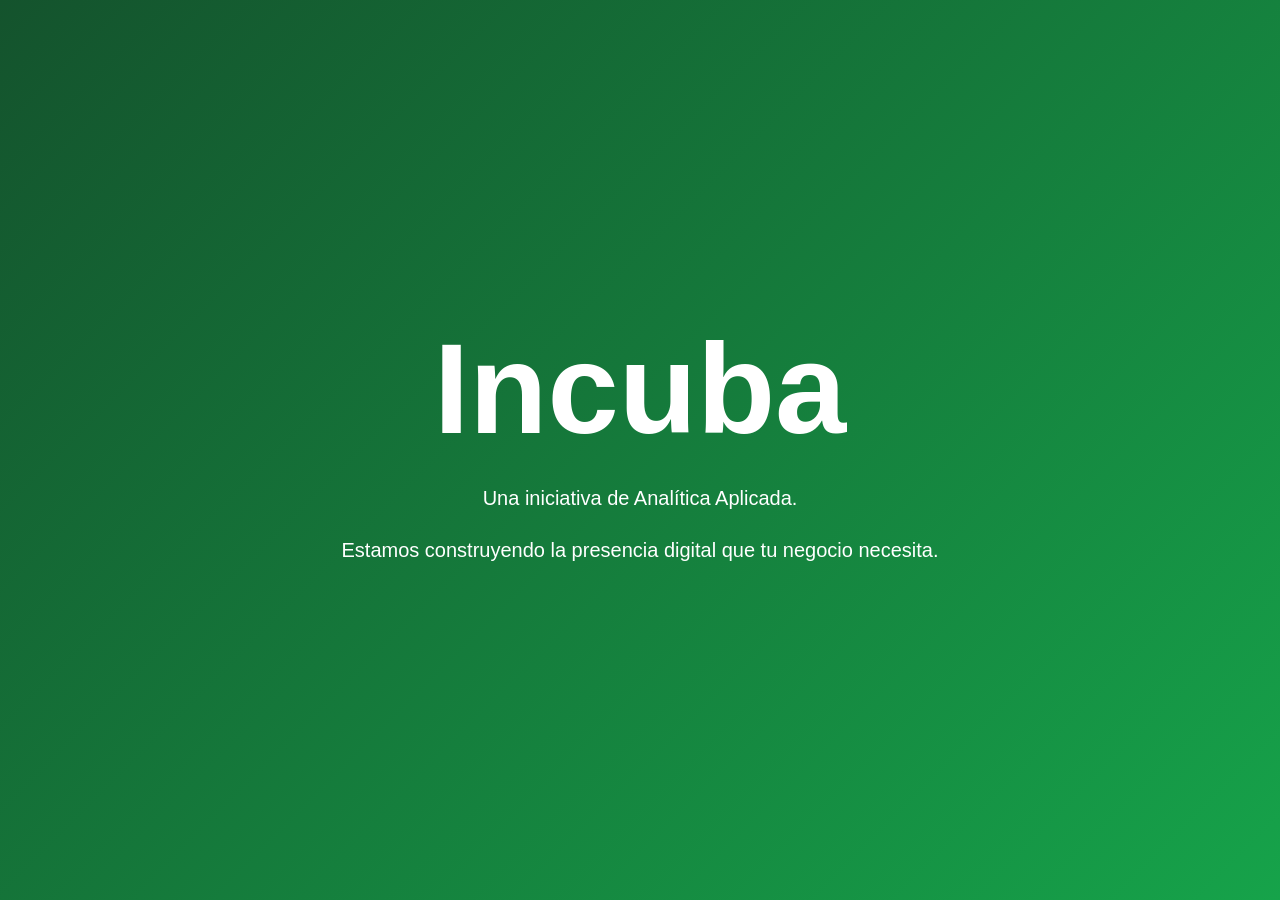
==== index.html @ 921c5fac "VErsion inicial de Incuba" ====
<!DOCTYPE html>
<html lang="es">
<head>
    <meta charset="UTF-8">
    <meta name="viewport" content="width=device-width, initial-scale=1.0">
    <title>Incuba | Analítica Aplicada</title>
    <link rel="stylesheet" href="css/styles.css">
</head>

<body>
    <main>
        <h1>Incuba</h1>
        <p>Una iniciativa de Analítica Aplicada.</p>
        <p>Estamos construyendo la presencia digital que tu negocio necesita.</p>
    </main>

    <script src="js/main.js"></script>
</body>
</html>
---- css/styles.css ----
* {
    box-sizing: border-box;
}

body {
    margin: 0;
    min-height: 100vh;
    display: grid;
    place-items: center;
    padding: 24px;
    font-family: Arial, Helvetica, sans-serif;
    color: #ffffff;
    background: linear-gradient(135deg, #14532d, #16a34a);
}

main {
    max-width: 760px;
    text-align: center;
}

h1 {
    margin: 0 0 16px;
    font-size: clamp(4rem, 15vw, 8rem);
}

p {
    font-size: 1.25rem;
    line-height: 1.6;
}
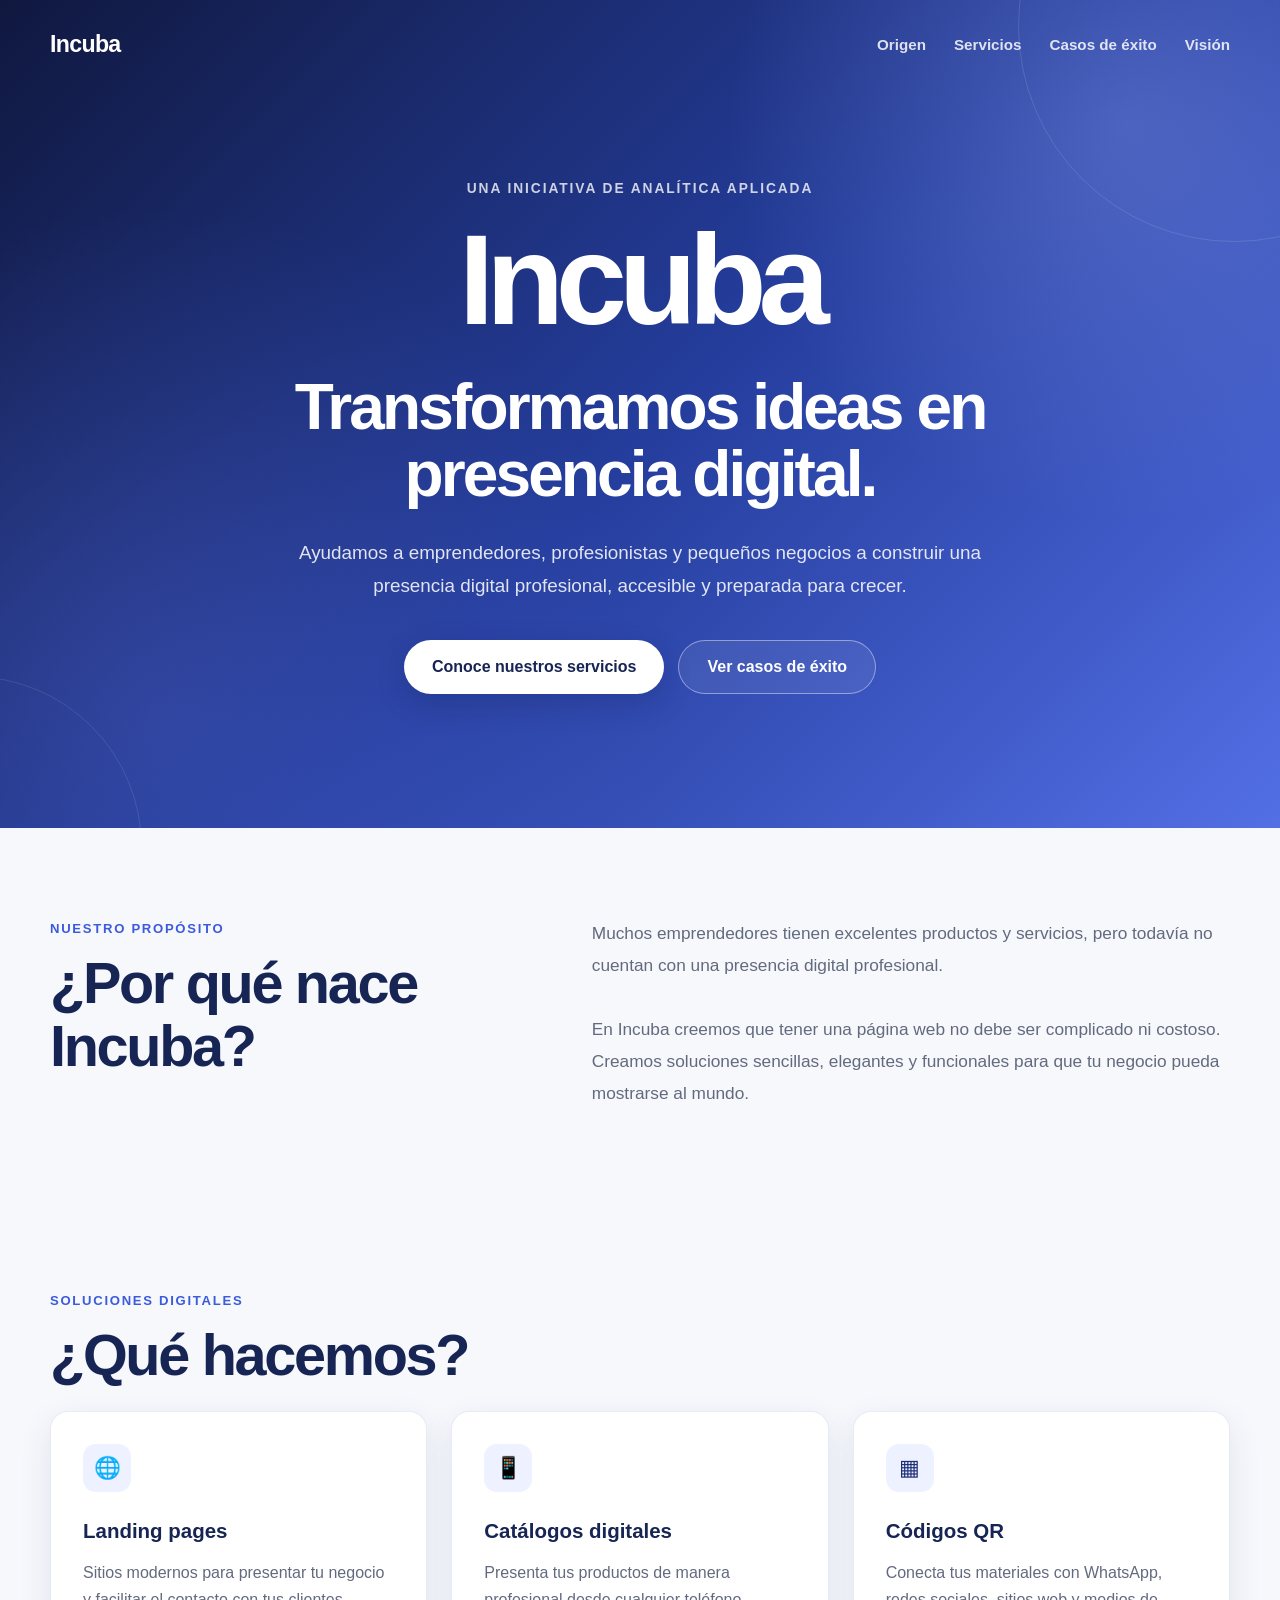
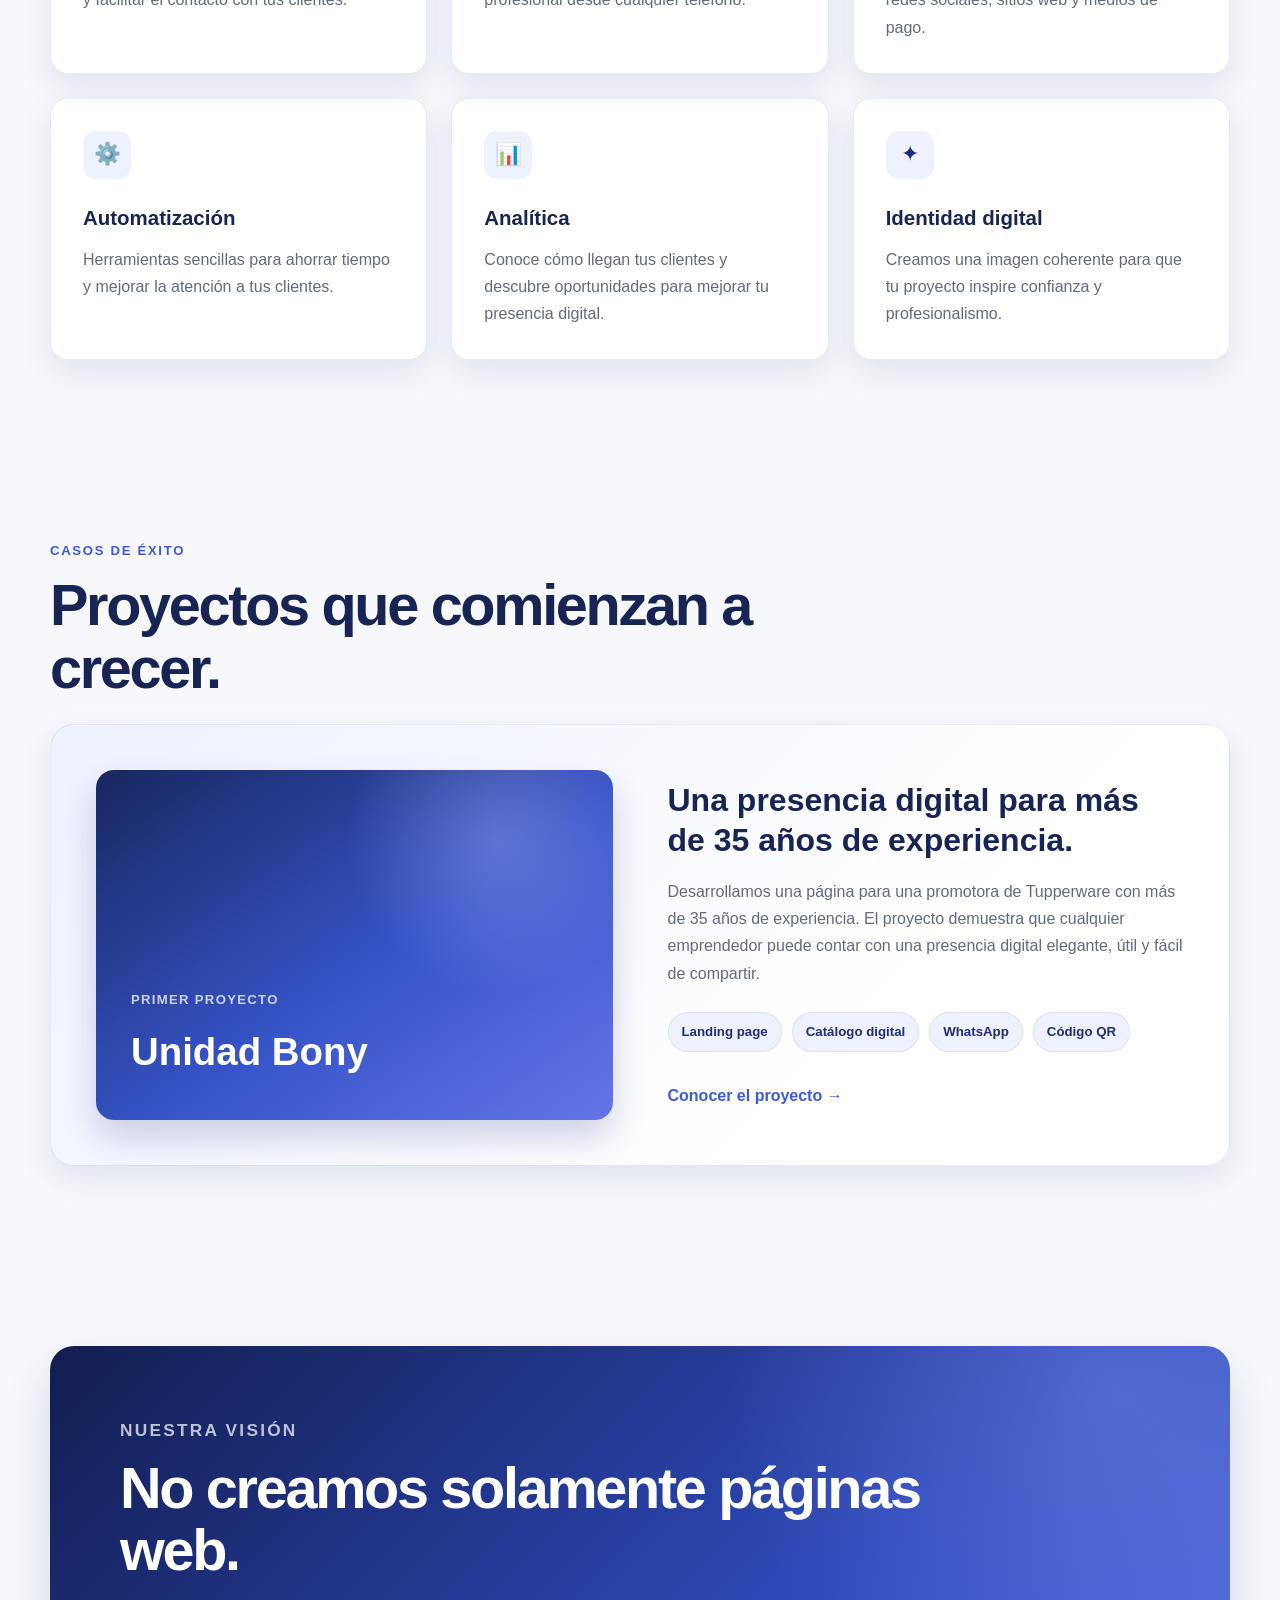
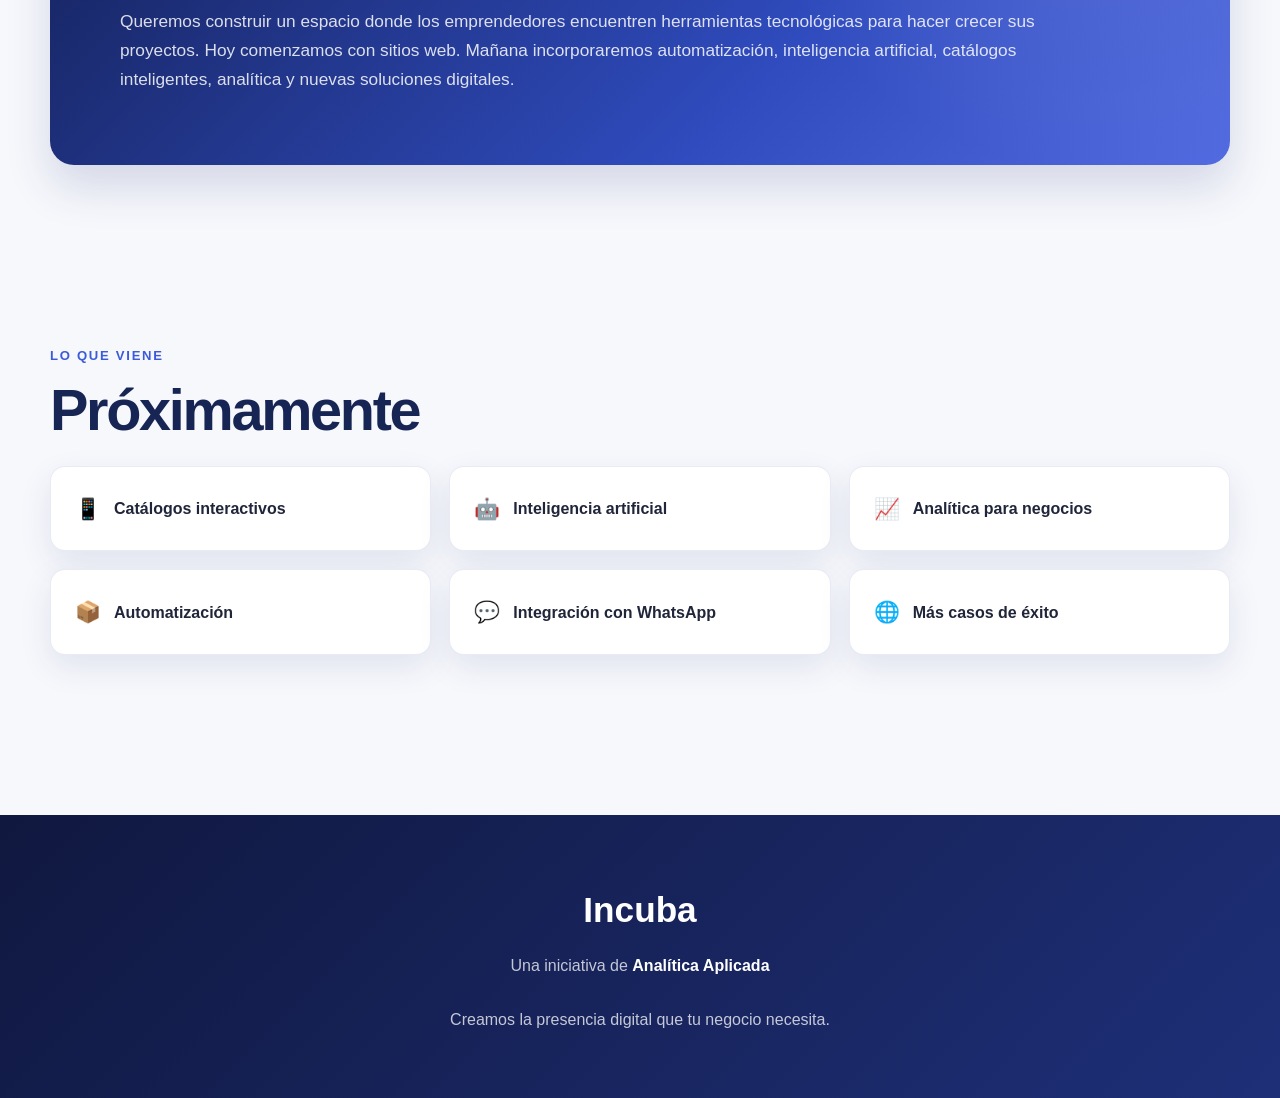
==== commit c43f6c38: "VErsión preliminar de index" ====
--- a/index.html
+++ b/index.html
@@ -1,20 +1,1218 @@
 <!DOCTYPE html>
 <html lang="es">
+
 <head>
     <meta charset="UTF-8">
-    <meta name="viewport" content="width=device-width, initial-scale=1.0">
+
+    <meta
+        name="viewport"
+        content="width=device-width, initial-scale=1.0"
+    >
+
     <title>Incuba | Analítica Aplicada</title>
-    <link rel="stylesheet" href="css/styles.css">
+
+    <meta
+        name="description"
+        content="Creamos la presencia digital que tu negocio necesita. Landing pages, catálogos digitales, códigos QR, automatización y soluciones tecnológicas para emprendedores."
+    >
+
+    <style>
+
+        /* =========================================================
+           VARIABLES INSTITUCIONALES
+        ========================================================= */
+
+        :root {
+            --color-oscuro: #172554;
+            --color-profundo: #1e2f78;
+            --color-principal: #3b5bdb;
+            --color-secundario: #6574e8;
+            --color-claro: #a5b4fc;
+            --color-suave: #eef1ff;
+
+            --blanco: #ffffff;
+            --fondo: #f7f8fc;
+            --texto: #20263a;
+            --texto-suave: #626a7f;
+
+            --borde: rgba(45, 62, 145, 0.1);
+            --sombra: 0 12px 32px rgba(31, 48, 120, 0.1);
+            --sombra-hover: 0 20px 45px rgba(31, 48, 120, 0.16);
+
+            --radio: 18px;
+            --ancho-maximo: 1180px;
+        }
+
+
+        /* =========================================================
+           CONFIGURACIÓN GENERAL
+        ========================================================= */
+
+        * {
+            margin: 0;
+            padding: 0;
+            box-sizing: border-box;
+        }
+
+        html {
+            scroll-behavior: smooth;
+        }
+
+        body {
+            background: var(--fondo);
+            color: var(--texto);
+
+            font-family:
+                Arial,
+                Helvetica,
+                sans-serif;
+
+            line-height: 1.7;
+        }
+
+        a {
+            color: inherit;
+        }
+
+        img {
+            max-width: 100%;
+            display: block;
+        }
+
+
+        /* =========================================================
+           ENCABEZADO Y NAVEGACIÓN
+        ========================================================= */
+
+        header {
+            min-height: 92vh;
+            position: relative;
+            overflow: hidden;
+            color: var(--blanco);
+
+            background:
+                radial-gradient(
+                    circle at 88% 15%,
+                    rgba(165, 180, 252, 0.27),
+                    transparent 30%
+                ),
+                radial-gradient(
+                    circle at 12% 86%,
+                    rgba(92, 110, 220, 0.28),
+                    transparent 38%
+                ),
+                linear-gradient(
+                    135deg,
+                    #10183f 0%,
+                    #253e9e 52%,
+                    #536fe5 100%
+                );
+        }
+
+        header::before {
+            content: "";
+            position: absolute;
+
+            width: 430px;
+            height: 430px;
+
+            right: -170px;
+            top: -190px;
+
+            border: 1px solid rgba(255, 255, 255, 0.12);
+            border-radius: 50%;
+            pointer-events: none;
+        }
+
+        header::after {
+            content: "";
+            position: absolute;
+
+            width: 340px;
+            height: 340px;
+
+            left: -200px;
+            bottom: -190px;
+
+            border: 1px solid rgba(255, 255, 255, 0.1);
+            border-radius: 50%;
+            pointer-events: none;
+        }
+
+        .navbar {
+            width: min(
+                var(--ancho-maximo),
+                calc(100% - 48px)
+            );
+
+            margin: 0 auto;
+            padding: 25px 0;
+
+            display: flex;
+            align-items: center;
+            justify-content: space-between;
+
+            position: relative;
+            z-index: 3;
+        }
+
+        .marca {
+            color: var(--blanco);
+            font-size: 1.45rem;
+            font-weight: 800;
+            text-decoration: none;
+            letter-spacing: -0.03em;
+        }
+
+        .nav-links {
+            display: flex;
+            align-items: center;
+            gap: 28px;
+        }
+
+        .nav-links a {
+            color: rgba(255, 255, 255, 0.84);
+            font-size: 0.95rem;
+            font-weight: 600;
+            text-decoration: none;
+
+            transition:
+                color 0.2s ease,
+                transform 0.2s ease;
+        }
+
+        .nav-links a:hover {
+            color: var(--blanco);
+            transform: translateY(-1px);
+        }
+
+
+        /* =========================================================
+           HERO
+        ========================================================= */
+
+        .hero {
+            width: min(
+                1050px,
+                calc(100% - 48px)
+            );
+
+            margin: 0 auto;
+            padding: 88px 0 125px;
+
+            text-align: center;
+
+            position: relative;
+            z-index: 2;
+        }
+
+        .etiqueta {
+            margin-bottom: 20px;
+
+            color: rgba(255, 255, 255, 0.78);
+            font-size: 0.86rem;
+            font-weight: 800;
+            letter-spacing: 0.14em;
+            text-transform: uppercase;
+        }
+
+        header h1 {
+            color: var(--blanco);
+
+            font-size: clamp(
+                4.5rem,
+                11vw,
+                8rem
+            );
+
+            line-height: 0.92;
+            letter-spacing: -0.065em;
+        }
+
+        .hero h2 {
+            max-width: 900px;
+            margin: 35px auto 0;
+
+            color: var(--blanco);
+
+            font-size: clamp(
+                2rem,
+                5vw,
+                4.2rem
+            );
+
+            line-height: 1.05;
+            letter-spacing: -0.045em;
+        }
+
+        .hero-descripcion {
+            max-width: 760px;
+            margin: 28px auto 0;
+
+            color: rgba(255, 255, 255, 0.86);
+            font-size: 1.18rem;
+            line-height: 1.75;
+        }
+
+        .hero-botones {
+            margin-top: 38px;
+
+            display: flex;
+            justify-content: center;
+            flex-wrap: wrap;
+            gap: 14px;
+        }
+
+        .boton {
+            min-height: 54px;
+            padding: 0 28px;
+
+            display: inline-flex;
+            align-items: center;
+            justify-content: center;
+
+            border-radius: 999px;
+
+            font-weight: 750;
+            text-decoration: none;
+
+            transition:
+                transform 0.2s ease,
+                background-color 0.2s ease,
+                box-shadow 0.2s ease;
+        }
+
+        .boton:hover {
+            transform: translateY(-2px);
+        }
+
+        .boton-principal {
+            background: var(--blanco);
+            color: var(--color-oscuro);
+
+            box-shadow:
+                0 10px 30px
+                rgba(13, 22, 67, 0.2);
+        }
+
+        .boton-principal:hover {
+            box-shadow:
+                0 14px 34px
+                rgba(13, 22, 67, 0.28);
+        }
+
+        .boton-secundario {
+            color: var(--blanco);
+
+            background:
+                rgba(255, 255, 255, 0.08);
+
+            border:
+                1px solid
+                rgba(255, 255, 255, 0.42);
+        }
+
+        .boton-secundario:hover {
+            background:
+                rgba(255, 255, 255, 0.16);
+        }
+
+
+        /* =========================================================
+           SECCIONES GENERALES
+        ========================================================= */
+
+        main {
+            overflow: hidden;
+        }
+
+        section {
+            width: min(
+                var(--ancho-maximo),
+                calc(100% - 48px)
+            );
+
+            margin: 0 auto;
+            padding: 90px 0;
+        }
+
+        .etiqueta-seccion {
+            margin-bottom: 12px;
+
+            color: var(--color-principal);
+            font-size: 0.82rem;
+            font-weight: 800;
+            letter-spacing: 0.13em;
+            text-transform: uppercase;
+        }
+
+        section h2 {
+            max-width: 850px;
+            margin-bottom: 25px;
+
+            color: var(--color-oscuro);
+
+            font-size: clamp(
+                2.2rem,
+                4.5vw,
+                3.6rem
+            );
+
+            line-height: 1.08;
+            letter-spacing: -0.04em;
+        }
+
+        .texto-seccion {
+            max-width: 900px;
+
+            color: var(--texto-suave);
+            font-size: 1.08rem;
+            line-height: 1.85;
+        }
+
+
+        /* =========================================================
+           PROPÓSITO
+        ========================================================= */
+
+        .introduccion {
+            display: grid;
+            grid-template-columns: 0.85fr 1.15fr;
+            gap: 70px;
+            align-items: start;
+        }
+
+
+        /* =========================================================
+           SERVICIOS
+        ========================================================= */
+
+        .grid {
+            display: grid;
+            grid-template-columns:
+                repeat(3, 1fr);
+
+            gap: 24px;
+        }
+
+        .card {
+            min-height: 220px;
+            padding: 32px;
+
+            background: var(--blanco);
+
+            border:
+                1px solid
+                var(--borde);
+
+            border-radius: var(--radio);
+            box-shadow: var(--sombra);
+
+            transition:
+                transform 0.2s ease,
+                box-shadow 0.2s ease,
+                border-color 0.2s ease;
+        }
+
+        .card:hover {
+            transform: translateY(-5px);
+            box-shadow: var(--sombra-hover);
+
+            border-color:
+                rgba(59, 91, 219, 0.18);
+        }
+
+        .card-icono {
+            width: 48px;
+            height: 48px;
+            margin-bottom: 22px;
+
+            display: flex;
+            align-items: center;
+            justify-content: center;
+
+            color: var(--color-profundo);
+            background: var(--color-suave);
+
+            border-radius: 13px;
+            font-size: 1.35rem;
+        }
+
+        .card h3 {
+            margin-bottom: 10px;
+
+            color: var(--color-oscuro);
+            font-size: 1.28rem;
+        }
+
+        .card p {
+            color: var(--texto-suave);
+        }
+
+
+        /* =========================================================
+           CASO DE ÉXITO
+        ========================================================= */
+
+        .caso {
+            padding: 45px;
+
+            display: grid;
+            grid-template-columns: 1fr 1fr;
+            gap: 55px;
+            align-items: center;
+
+            background:
+                linear-gradient(
+                    135deg,
+                    #eef1ff 0%,
+                    #ffffff 70%
+                );
+
+            border:
+                1px solid
+                rgba(59, 91, 219, 0.12);
+
+            border-radius: 24px;
+            box-shadow: var(--sombra);
+        }
+
+        .caso-visual {
+            min-height: 350px;
+            padding: 35px;
+
+            display: flex;
+            flex-direction: column;
+            justify-content: flex-end;
+
+            color: var(--blanco);
+
+            background:
+                radial-gradient(
+                    circle at 78% 20%,
+                    rgba(190, 199, 255, 0.3),
+                    transparent 31%
+                ),
+                linear-gradient(
+                    145deg,
+                    #18275f 0%,
+                    #3654c8 55%,
+                    #6574e8 100%
+                );
+
+            border-radius: 18px;
+
+            box-shadow:
+                0 18px 35px
+                rgba(30, 47, 120, 0.2);
+        }
+
+        .caso-visual span {
+            color: rgba(255, 255, 255, 0.75);
+
+            font-size: 0.82rem;
+            font-weight: 700;
+            letter-spacing: 0.1em;
+            text-transform: uppercase;
+        }
+
+        .caso-visual h3 {
+            margin-top: 8px;
+            color: var(--blanco);
+            font-size: 2.4rem;
+        }
+
+        .caso-contenido h3 {
+            margin-bottom: 18px;
+
+            color: var(--color-oscuro);
+            font-size: 2rem;
+            line-height: 1.25;
+        }
+
+        .caso-contenido p {
+            margin-bottom: 25px;
+            color: var(--texto-suave);
+        }
+
+        .lista-servicios {
+            margin-bottom: 30px;
+
+            display: flex;
+            flex-wrap: wrap;
+            gap: 10px;
+        }
+
+        .lista-servicios span {
+            padding: 8px 13px;
+
+            color: var(--color-profundo);
+            background: var(--color-suave);
+
+            border:
+                1px solid
+                rgba(59, 91, 219, 0.1);
+
+            border-radius: 999px;
+
+            font-size: 0.83rem;
+            font-weight: 700;
+        }
+
+        .enlace-caso {
+            color: var(--color-principal);
+            font-weight: 800;
+            text-decoration: none;
+        }
+
+        .enlace-caso:hover {
+            text-decoration: underline;
+        }
+
+
+        /* =========================================================
+           VISIÓN
+        ========================================================= */
+
+        .vision {
+            padding: 70px;
+
+            color: var(--blanco);
+
+            background:
+                radial-gradient(
+                    circle at 90% 10%,
+                    rgba(177, 188, 255, 0.24),
+                    transparent 34%
+                ),
+                linear-gradient(
+                    135deg,
+                    #121d4f 0%,
+                    #2f4bbd 65%,
+                    #526be0 100%
+                );
+
+            border-radius: 24px;
+
+            box-shadow:
+                0 22px 45px
+                rgba(30, 47, 120, 0.16);
+        }
+
+        .vision .etiqueta-seccion {
+            color: rgba(255, 255, 255, 0.72);
+        }
+
+        .vision h2 {
+            color: var(--blanco);
+        }
+
+        .vision p {
+            max-width: 950px;
+
+            color: rgba(255, 255, 255, 0.84);
+            font-size: 1.08rem;
+        }
+
+
+        /* =========================================================
+           PRÓXIMAMENTE
+        ========================================================= */
+
+        .grid-proximamente {
+            display: grid;
+            grid-template-columns:
+                repeat(3, 1fr);
+
+            gap: 18px;
+        }
+
+        .proximo {
+            padding: 24px;
+
+            display: flex;
+            align-items: center;
+            gap: 13px;
+
+            background: var(--blanco);
+
+            border:
+                1px solid
+                var(--borde);
+
+            border-radius: 15px;
+            box-shadow: var(--sombra);
+
+            color: var(--texto);
+            font-weight: 700;
+
+            transition:
+                transform 0.2s ease,
+                box-shadow 0.2s ease;
+        }
+
+        .proximo:hover {
+            transform: translateY(-3px);
+            box-shadow: var(--sombra-hover);
+        }
+
+        .proximo span {
+            font-size: 1.3rem;
+        }
+
+
+        /* =========================================================
+           FOOTER
+        ========================================================= */
+
+        footer {
+            margin-top: 70px;
+            padding: 65px 24px;
+
+            color: var(--blanco);
+
+            background:
+                linear-gradient(
+                    135deg,
+                    #10183f,
+                    #1e2f78
+                );
+
+            text-align: center;
+        }
+
+        footer h2 {
+            margin-bottom: 12px;
+
+            color: var(--blanco);
+            font-size: 2.2rem;
+        }
+
+        footer p {
+            color: rgba(255, 255, 255, 0.75);
+        }
+
+        footer strong {
+            color: var(--blanco);
+        }
+
+
+        /* =========================================================
+           ACCESIBILIDAD
+        ========================================================= */
+
+        a:focus-visible {
+            outline: 3px solid var(--color-claro);
+            outline-offset: 4px;
+        }
+
+
+        /* =========================================================
+           DISEÑO RESPONSIVE
+        ========================================================= */
+
+        @media (max-width: 900px) {
+
+            .introduccion,
+            .caso {
+                grid-template-columns: 1fr;
+            }
+
+            .grid,
+            .grid-proximamente {
+                grid-template-columns:
+                    repeat(2, 1fr);
+            }
+
+            .caso-visual {
+                min-height: 280px;
+            }
+        }
+
+        @media (max-width: 700px) {
+
+            .navbar {
+                width: min(
+                    calc(100% - 32px),
+                    var(--ancho-maximo)
+                );
+            }
+
+            .nav-links {
+                display: none;
+            }
+
+            header {
+                min-height: auto;
+            }
+
+            .hero {
+                width: min(
+                    calc(100% - 32px),
+                    1050px
+                );
+
+                padding: 70px 0 90px;
+            }
+
+            header h1 {
+                font-size: 4.5rem;
+            }
+
+            .hero h2 {
+                font-size: 2.35rem;
+            }
+
+            .hero-descripcion {
+                font-size: 1.05rem;
+            }
+
+            .hero-botones {
+                flex-direction: column;
+            }
+
+            .boton {
+                width: 100%;
+            }
+
+            section {
+                width: min(
+                    calc(100% - 32px),
+                    var(--ancho-maximo)
+                );
+
+                padding: 65px 0;
+            }
+
+            .grid,
+            .grid-proximamente {
+                grid-template-columns: 1fr;
+            }
+
+            .card {
+                min-height: auto;
+            }
+
+            .caso {
+                padding: 25px;
+                gap: 30px;
+            }
+
+            .caso-contenido h3 {
+                font-size: 1.65rem;
+            }
+
+            .vision {
+                padding: 38px 25px;
+            }
+
+            footer {
+                margin-top: 35px;
+            }
+        }
+
+    </style>
 </head>
 
 <body>
+
+    <header id="inicio">
+
+        <nav class="navbar">
+
+            <a
+                href="#inicio"
+                class="marca"
+                aria-label="Volver al inicio"
+            >
+                Incuba
+            </a>
+
+            <div class="nav-links">
+                <a href="#origen">Origen</a>
+                <a href="#servicios">Servicios</a>
+                <a href="#casos">Casos de éxito</a>
+                <a href="#vision">Visión</a>
+            </div>
+
+        </nav>
+
+        <div class="hero">
+
+            <p class="etiqueta">
+                Una iniciativa de Analítica Aplicada
+            </p>
+
+            <h1>
+                Incuba
+            </h1>
+
+            <h2>
+                Transformamos ideas en presencia digital.
+            </h2>
+
+            <p class="hero-descripcion">
+                Ayudamos a emprendedores, profesionistas y pequeños
+                negocios a construir una presencia digital profesional,
+                accesible y preparada para crecer.
+            </p>
+
+            <div class="hero-botones">
+
+                <a
+                    href="#servicios"
+                    class="boton boton-principal"
+                >
+                    Conoce nuestros servicios
+                </a>
+
+                <a
+                    href="#casos"
+                    class="boton boton-secundario"
+                >
+                    Ver casos de éxito
+                </a>
+
+            </div>
+
+        </div>
+
+    </header>
+
+
     <main>
-        <h1>Incuba</h1>
-        <p>Una iniciativa de Analítica Aplicada.</p>
-        <p>Estamos construyendo la presencia digital que tu negocio necesita.</p>
+
+        <section id="origen">
+
+            <div class="introduccion">
+
+                <div>
+
+                    <p class="etiqueta-seccion">
+                        Nuestro propósito
+                    </p>
+
+                    <h2>
+                        ¿Por qué nace Incuba?
+                    </h2>
+
+                </div>
+
+                <div class="texto-seccion">
+
+                    <p>
+                        Muchos emprendedores tienen excelentes productos
+                        y servicios, pero todavía no cuentan con una
+                        presencia digital profesional.
+                    </p>
+
+                    <br>
+
+                    <p>
+                        En Incuba creemos que tener una página web no debe
+                        ser complicado ni costoso. Creamos soluciones
+                        sencillas, elegantes y funcionales para que tu
+                        negocio pueda mostrarse al mundo.
+                    </p>
+
+                </div>
+
+            </div>
+
+        </section>
+
+
+        <section id="servicios">
+
+            <p class="etiqueta-seccion">
+                Soluciones digitales
+            </p>
+
+            <h2>
+                ¿Qué hacemos?
+            </h2>
+
+            <div class="grid">
+
+                <article class="card">
+
+                    <div class="card-icono">
+                        🌐
+                    </div>
+
+                    <h3>
+                        Landing pages
+                    </h3>
+
+                    <p>
+                        Sitios modernos para presentar tu negocio y
+                        facilitar el contacto con tus clientes.
+                    </p>
+
+                </article>
+
+
+                <article class="card">
+
+                    <div class="card-icono">
+                        📱
+                    </div>
+
+                    <h3>
+                        Catálogos digitales
+                    </h3>
+
+                    <p>
+                        Presenta tus productos de manera profesional
+                        desde cualquier teléfono.
+                    </p>
+
+                </article>
+
+
+                <article class="card">
+
+                    <div class="card-icono">
+                        ▦
+                    </div>
+
+                    <h3>
+                        Códigos QR
+                    </h3>
+
+                    <p>
+                        Conecta tus materiales con WhatsApp, redes
+                        sociales, sitios web y medios de pago.
+                    </p>
+
+                </article>
+
+
+                <article class="card">
+
+                    <div class="card-icono">
+                        ⚙️
+                    </div>
+
+                    <h3>
+                        Automatización
+                    </h3>
+
+                    <p>
+                        Herramientas sencillas para ahorrar tiempo y
+                        mejorar la atención a tus clientes.
+                    </p>
+
+                </article>
+
+
+                <article class="card">
+
+                    <div class="card-icono">
+                        📊
+                    </div>
+
+                    <h3>
+                        Analítica
+                    </h3>
+
+                    <p>
+                        Conoce cómo llegan tus clientes y descubre
+                        oportunidades para mejorar tu presencia digital.
+                    </p>
+
+                </article>
+
+
+                <article class="card">
+
+                    <div class="card-icono">
+                        ✦
+                    </div>
+
+                    <h3>
+                        Identidad digital
+                    </h3>
+
+                    <p>
+                        Creamos una imagen coherente para que tu proyecto
+                        inspire confianza y profesionalismo.
+                    </p>
+
+                </article>
+
+            </div>
+
+        </section>
+
+
+        <section id="casos">
+
+            <p class="etiqueta-seccion">
+                Casos de éxito
+            </p>
+
+            <h2>
+                Proyectos que comienzan a crecer.
+            </h2>
+
+            <div class="caso">
+
+                <div class="caso-visual">
+
+                    <span>
+                        Primer proyecto
+                    </span>
+
+                    <h3>
+                        Unidad Bony
+                    </h3>
+
+                </div>
+
+                <div class="caso-contenido">
+
+                    <h3>
+                        Una presencia digital para más de 35 años
+                        de experiencia.
+                    </h3>
+
+                    <p>
+                        Desarrollamos una página para una promotora de
+                        Tupperware con más de 35 años de experiencia.
+                        El proyecto demuestra que cualquier emprendedor
+                        puede contar con una presencia digital elegante,
+                        útil y fácil de compartir.
+                    </p>
+
+                    <div class="lista-servicios">
+
+                        <span>
+                            Landing page
+                        </span>
+
+                        <span>
+                            Catálogo digital
+                        </span>
+
+                        <span>
+                            WhatsApp
+                        </span>
+
+                        <span>
+                            Código QR
+                        </span>
+
+                    </div>
+
+                    <a
+                        href="#"
+                        class="enlace-caso"
+                    >
+                        Conocer el proyecto →
+                    </a>
+
+                </div>
+
+            </div>
+
+        </section>
+
+
+        <section id="vision">
+
+            <div class="vision">
+
+                <p class="etiqueta-seccion">
+                    Nuestra visión
+                </p>
+
+                <h2>
+                    No creamos solamente páginas web.
+                </h2>
+
+                <p>
+                    Queremos construir un espacio donde los emprendedores
+                    encuentren herramientas tecnológicas para hacer crecer
+                    sus proyectos. Hoy comenzamos con sitios web. Mañana
+                    incorporaremos automatización, inteligencia artificial,
+                    catálogos inteligentes, analítica y nuevas soluciones
+                    digitales.
+                </p>
+
+            </div>
+
+        </section>
+
+
+        <section id="proximamente">
+
+            <p class="etiqueta-seccion">
+                Lo que viene
+            </p>
+
+            <h2>
+                Próximamente
+            </h2>
+
+            <div class="grid-proximamente">
+
+                <div class="proximo">
+                    <span>📱</span>
+                    Catálogos interactivos
+                </div>
+
+                <div class="proximo">
+                    <span>🤖</span>
+                    Inteligencia artificial
+                </div>
+
+                <div class="proximo">
+                    <span>📈</span>
+                    Analítica para negocios
+                </div>
+
+                <div class="proximo">
+                    <span>📦</span>
+                    Automatización
+                </div>
+
+                <div class="proximo">
+                    <span>💬</span>
+                    Integración con WhatsApp
+                </div>
+
+                <div class="proximo">
+                    <span>🌐</span>
+                    Más casos de éxito
+                </div>
+
+            </div>
+
+        </section>
+
     </main>
 
-    <script src="js/main.js"></script>
+
+    <footer>
+
+        <h2>
+            Incuba
+        </h2>
+
+        <p>
+            Una iniciativa de
+            <strong>Analítica Aplicada</strong>
+        </p>
+
+        <br>
+
+        <p>
+            Creamos la presencia digital que tu negocio necesita.
+        </p>
+
+    </footer>
+
 </body>
-</html>
-
+
+</html>
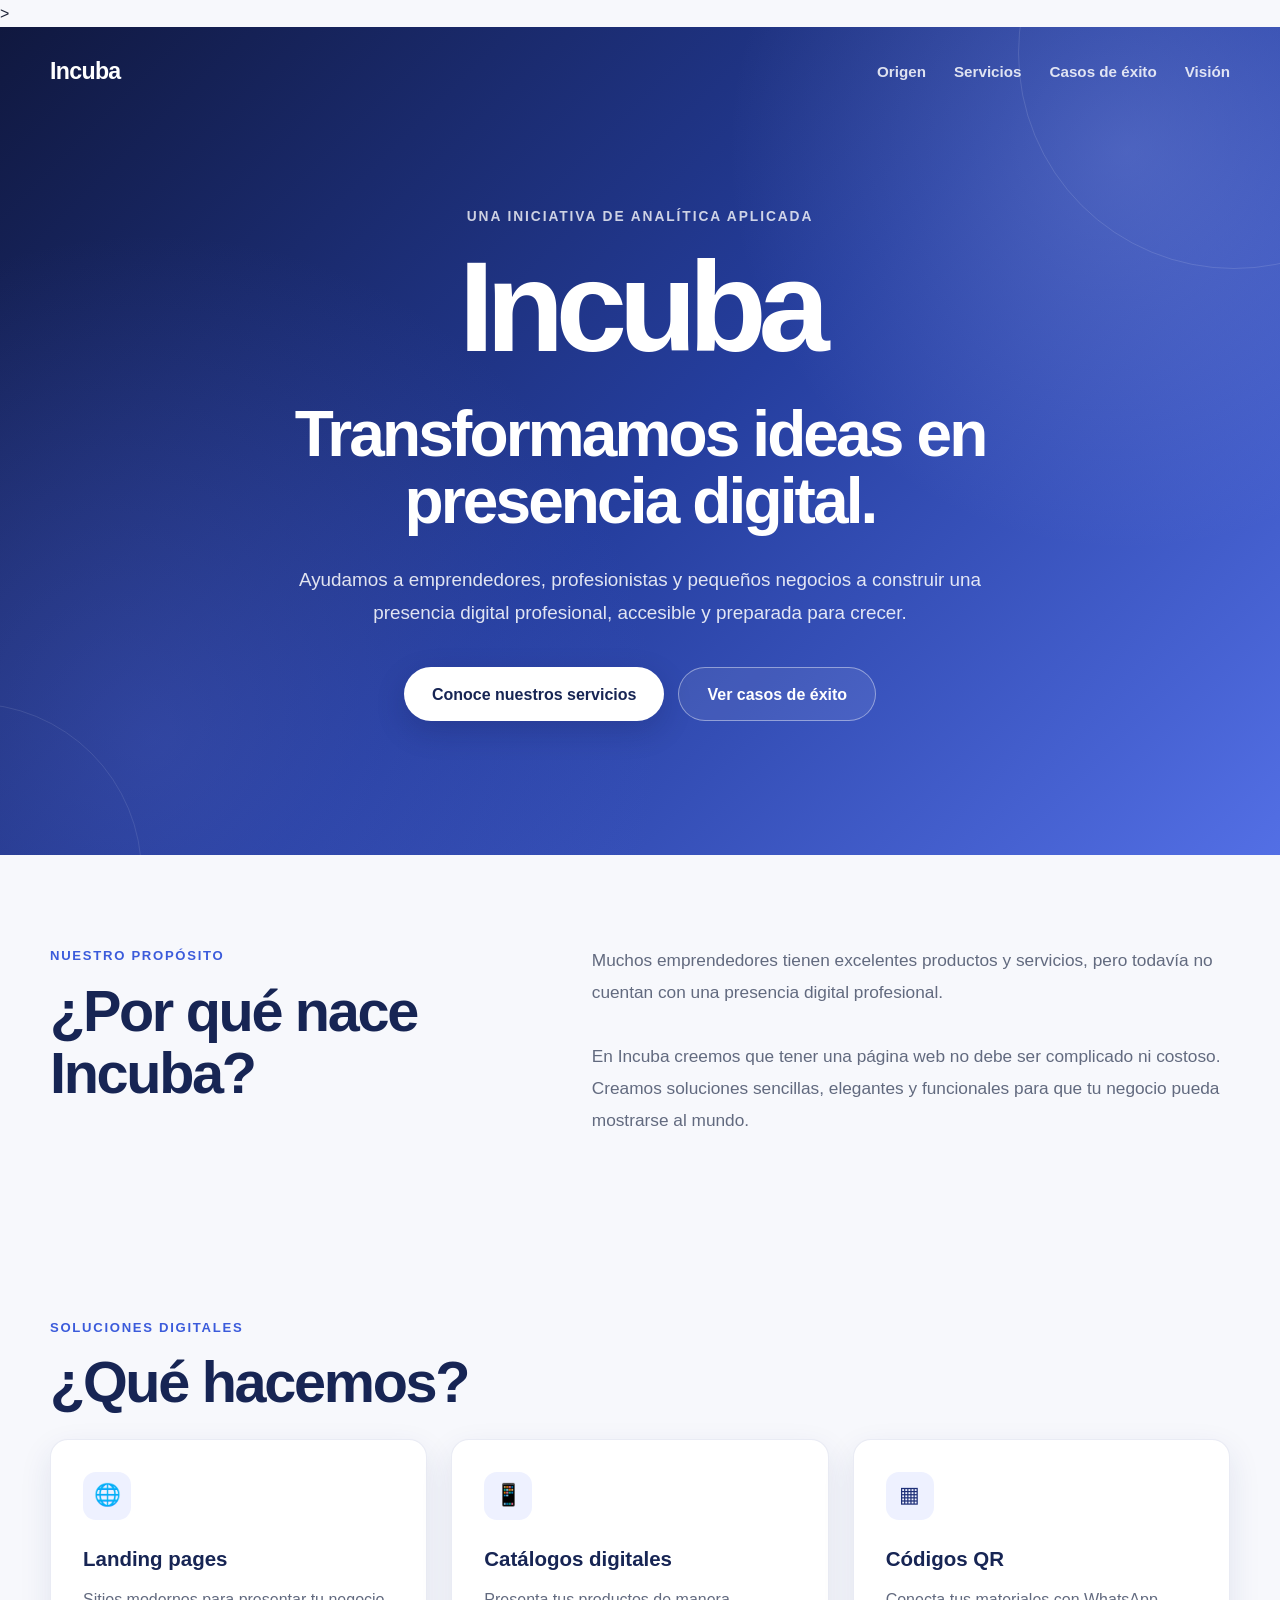
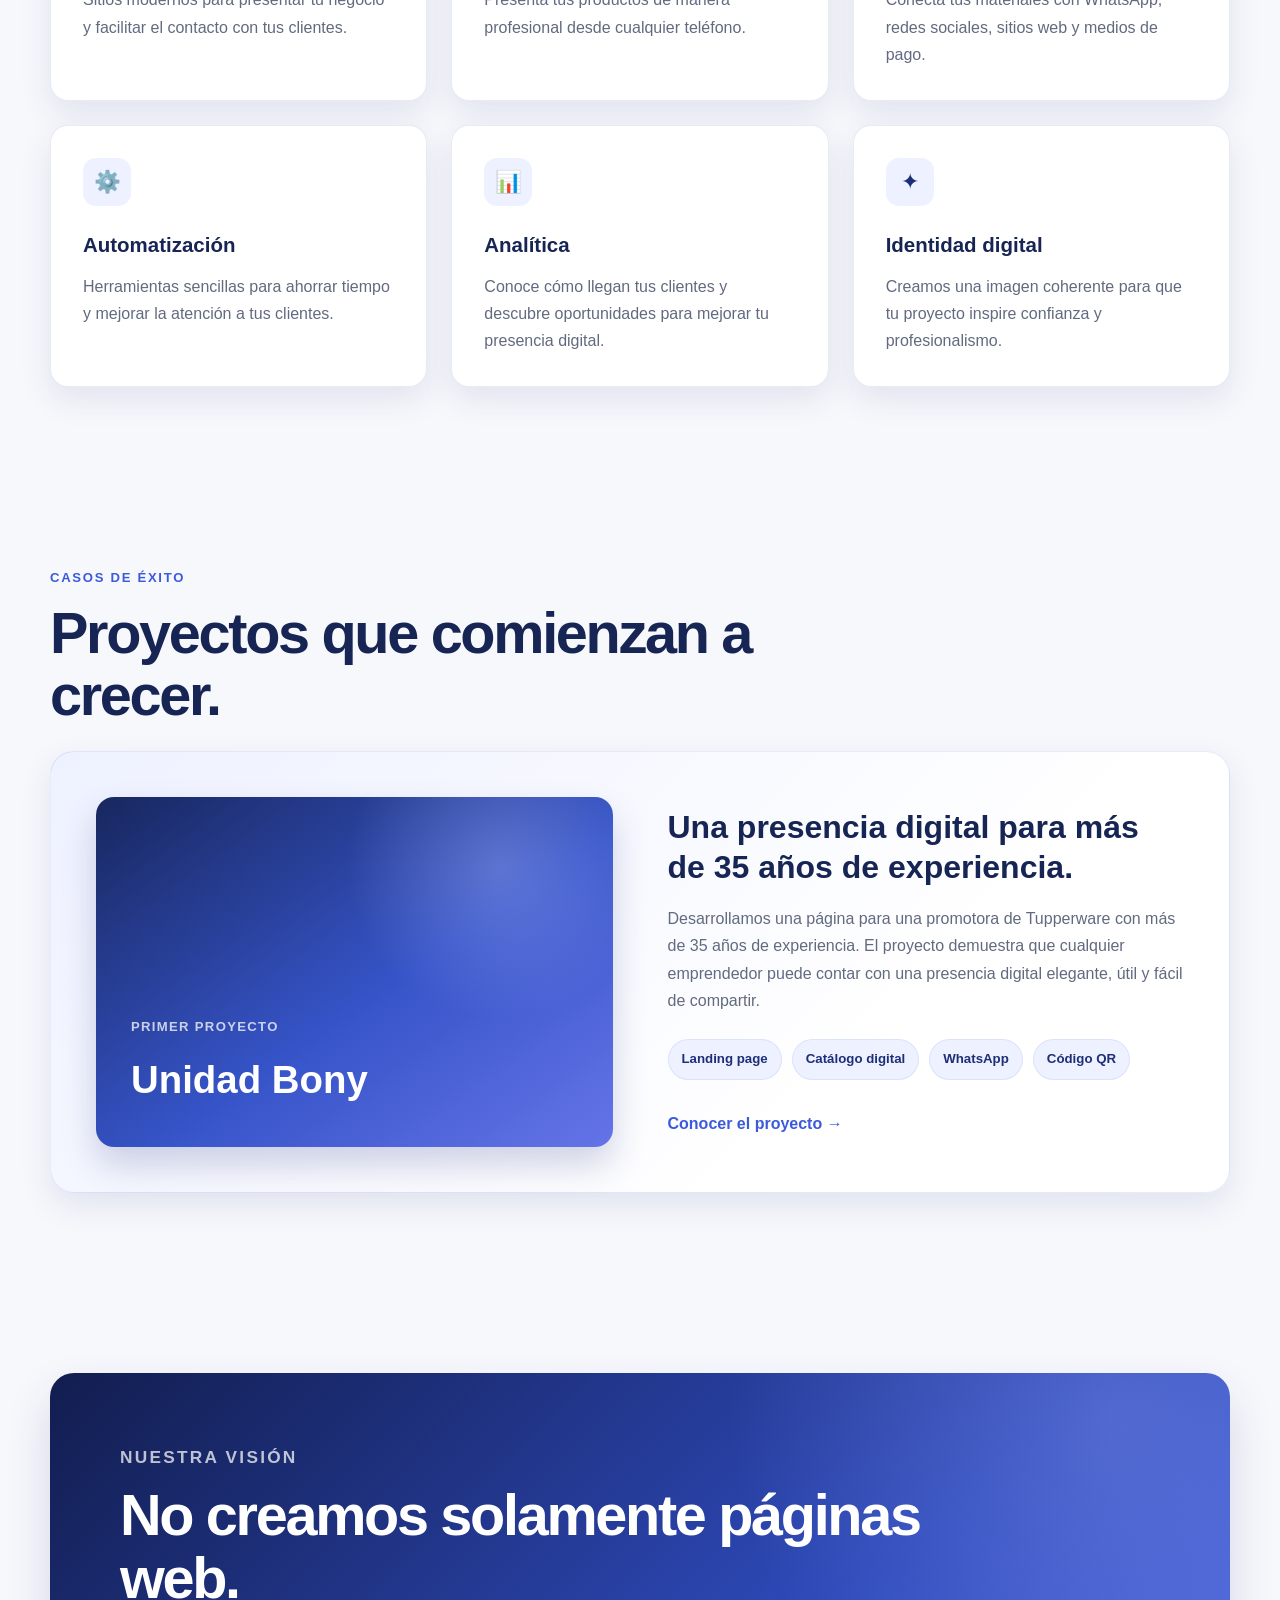
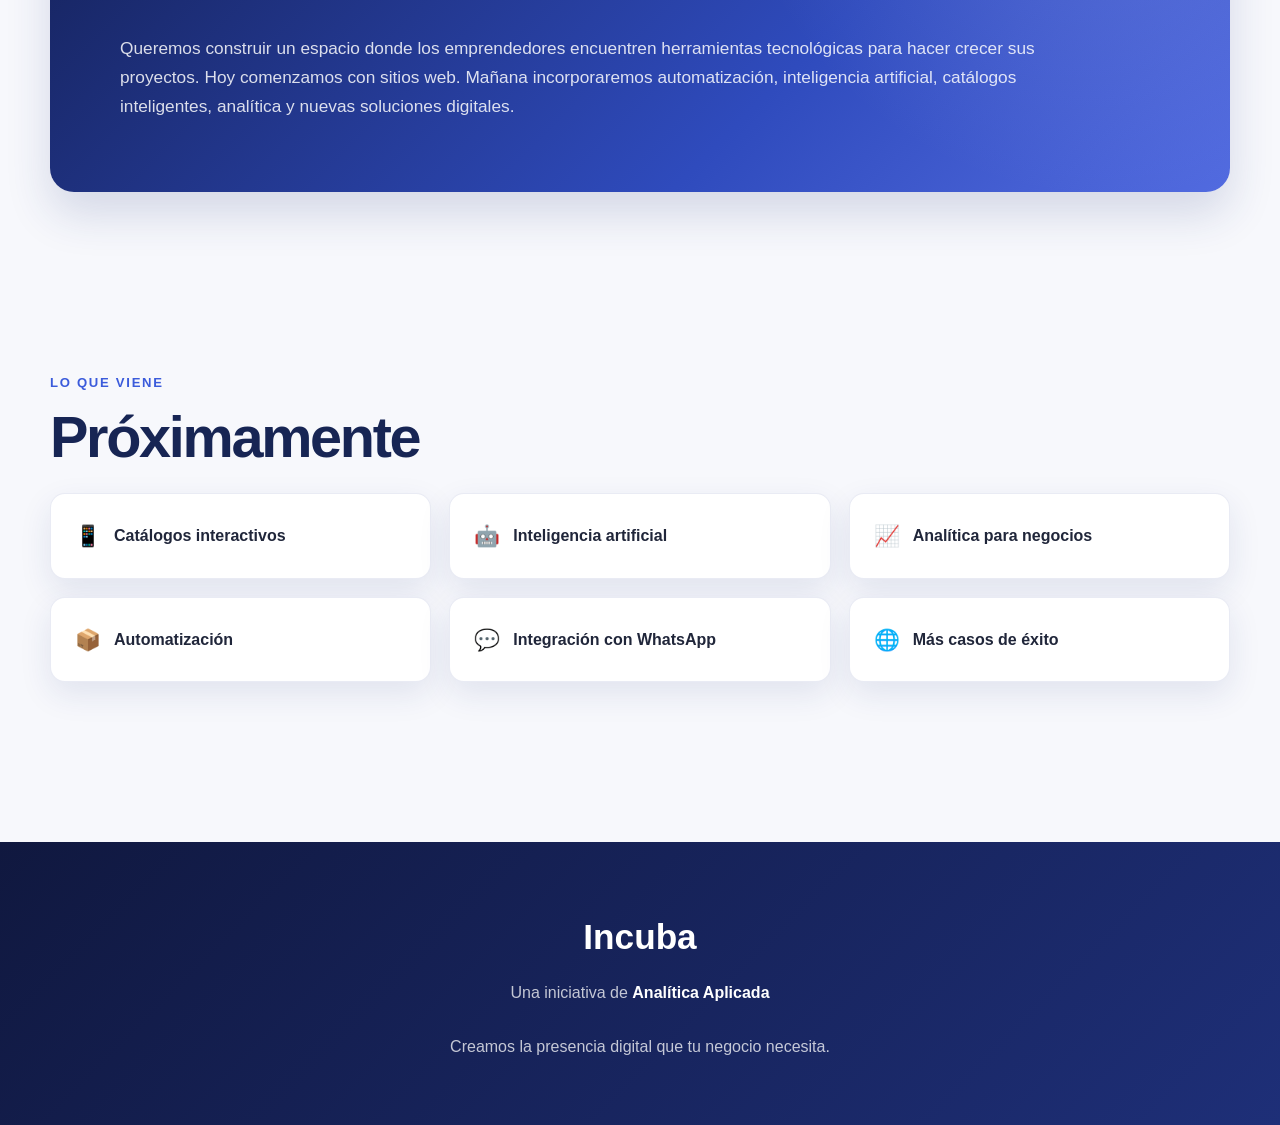
==== commit 035d75ac: "favicon incuba" ====
--- a/index.html
+++ b/index.html
@@ -7,6 +7,9 @@
     <meta
         name="viewport"
         content="width=device-width, initial-scale=1.0"
+        <link rel="icon" type="image/png" href="favicon_incuba.png">
+        <link rel="shortcut icon" href="favicon_incuba.png">
+        <link rel="apple-touch-icon" href="favicon_incuba.png">
     >
 
     <title>Incuba | Analítica Aplicada</title>
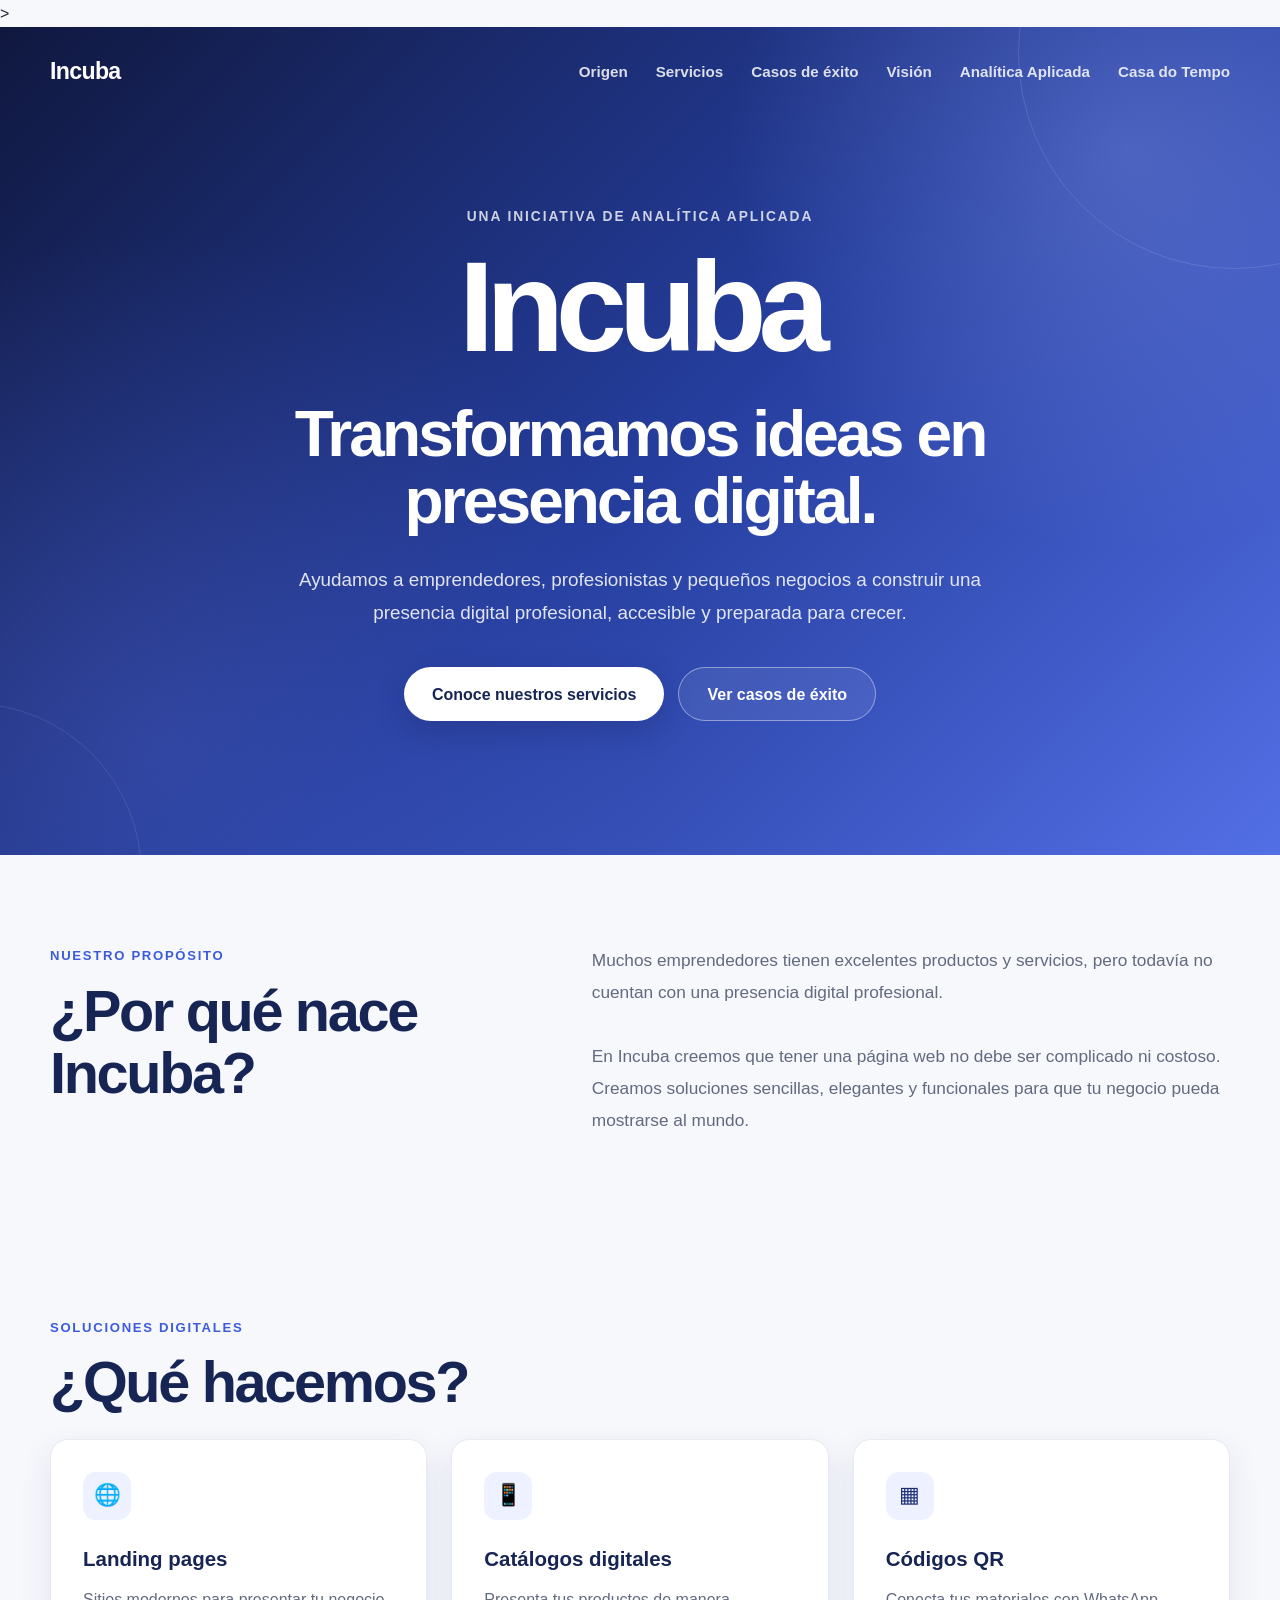
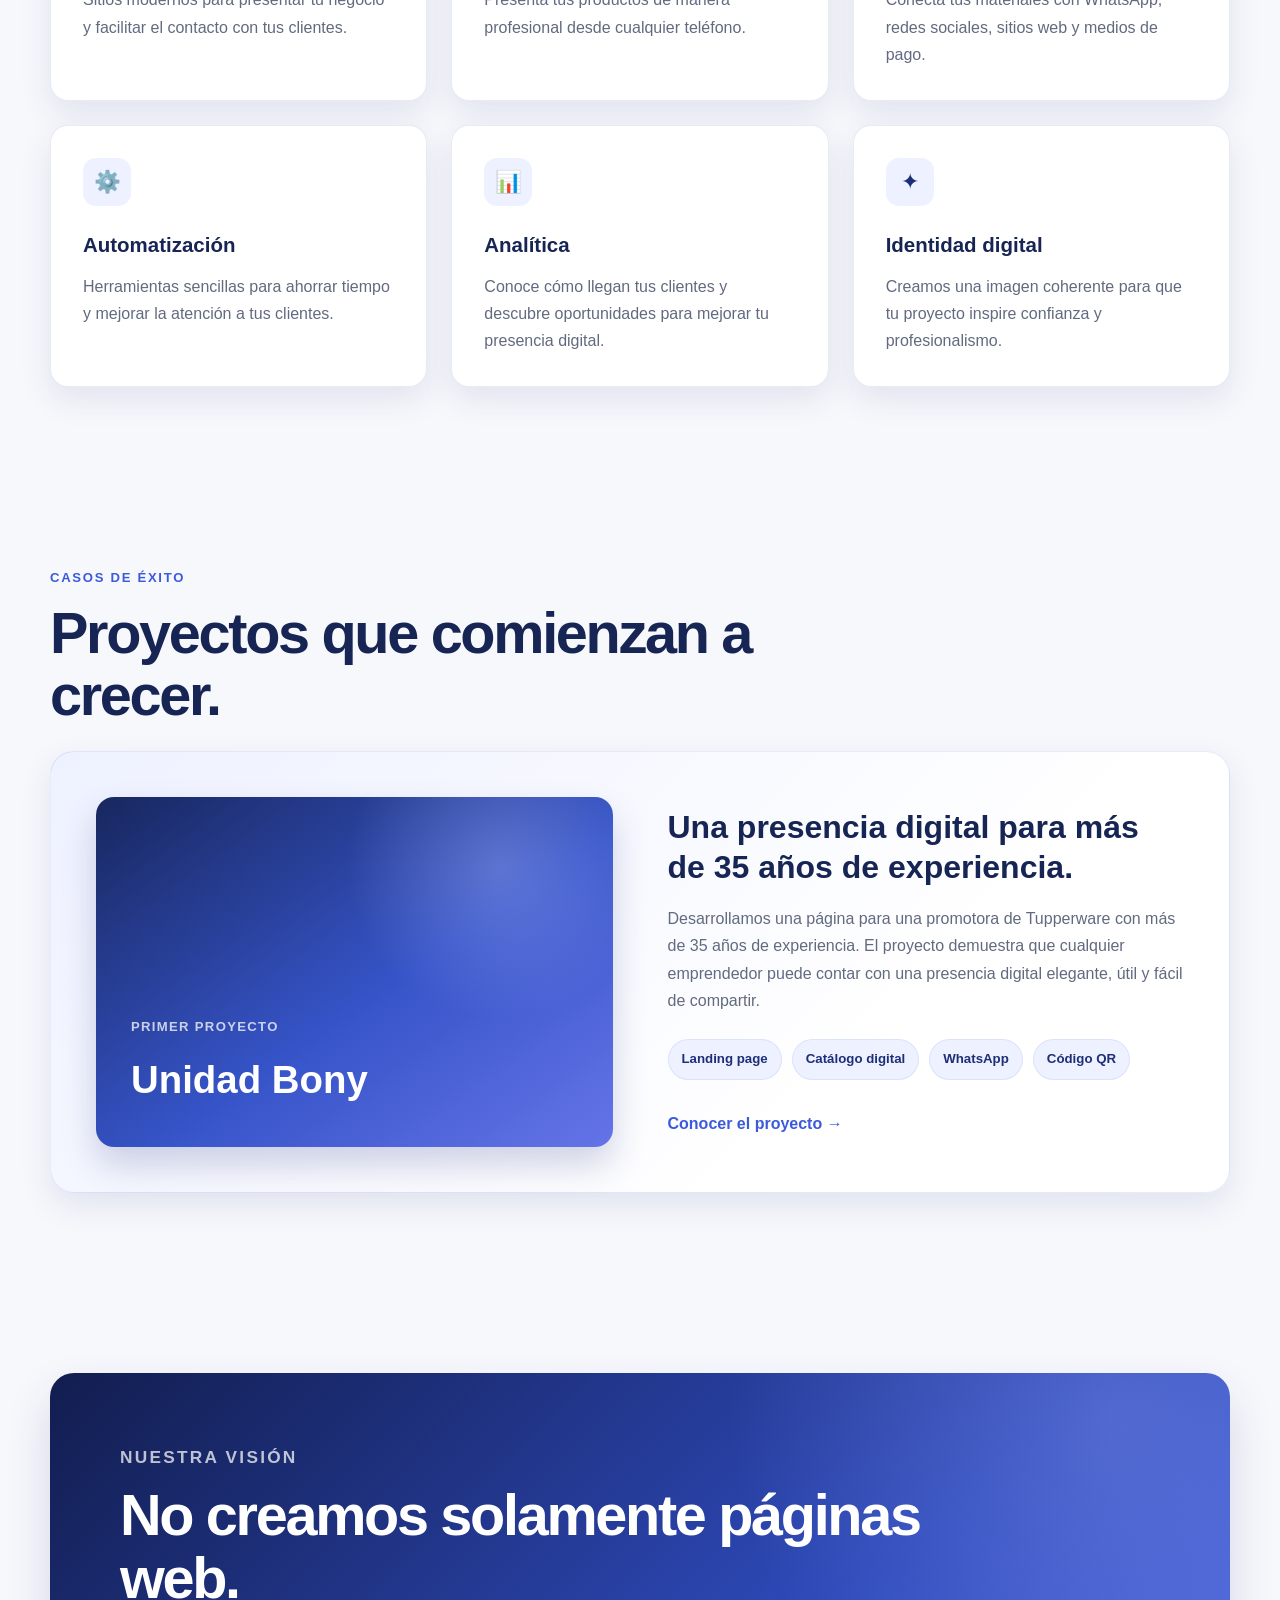
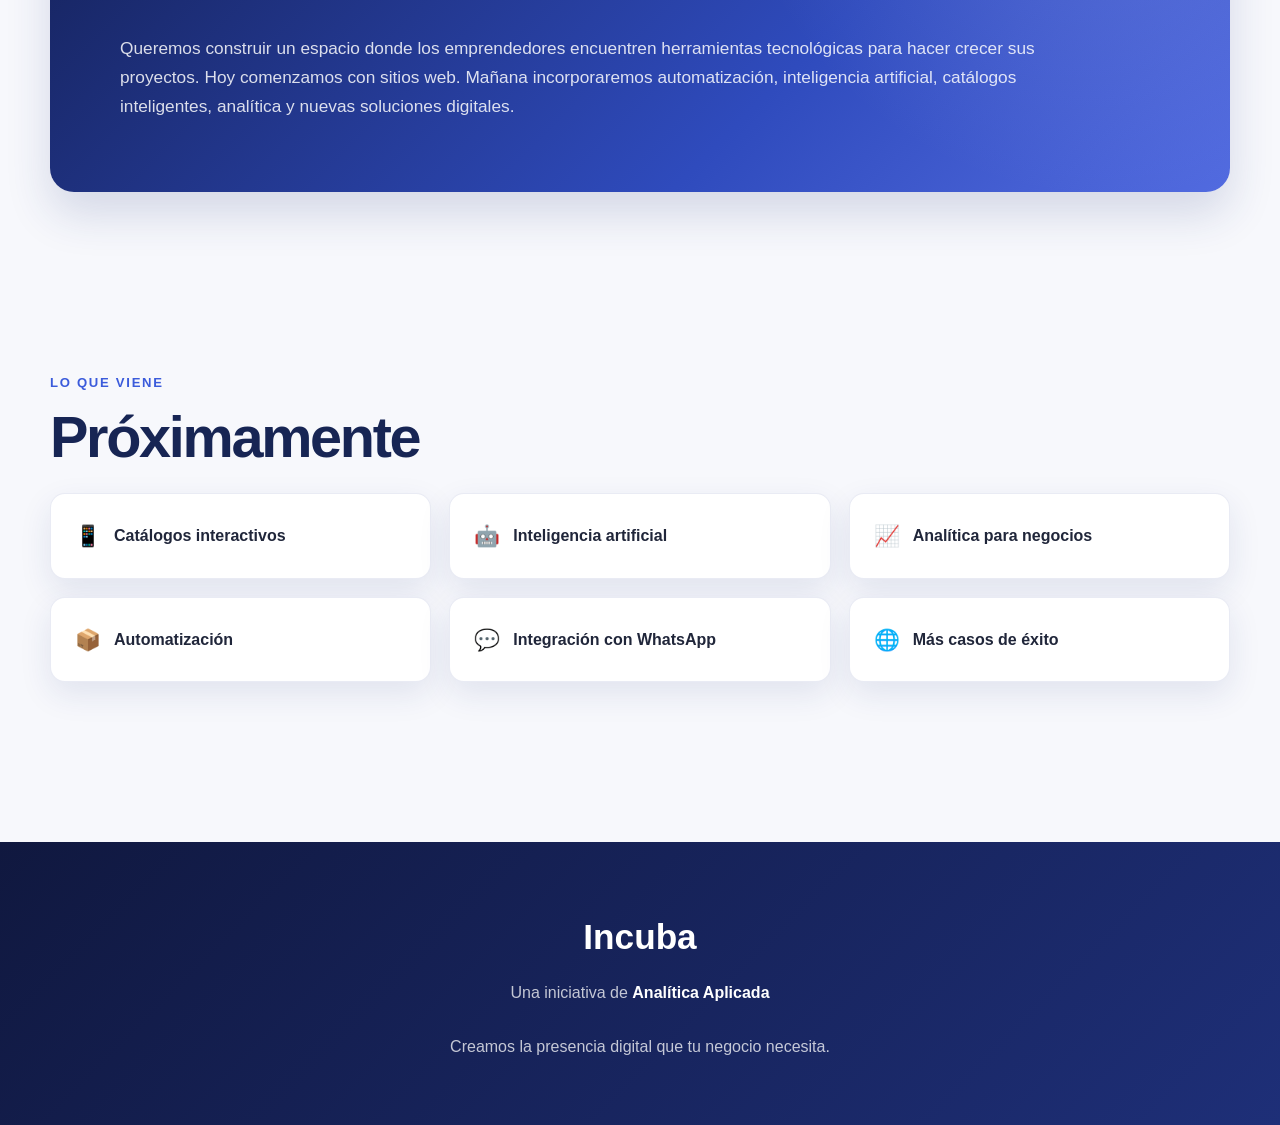
==== commit 5be163c1: "actualizacion" ====
--- a/index.html
+++ b/index.html
@@ -836,6 +836,14 @@
                 <a href="#servicios">Servicios</a>
                 <a href="#casos">Casos de éxito</a>
                 <a href="#vision">Visión</a>
+
+                <a href="https://analiticaaplicada.mx">
+                    Analítica Aplicada
+                </a>
+
+                <a href="https://casa-do-tempo.analiticaaplicada.mx">
+                    Casa do Tempo
+                </a>
             </div>
 
         </nav>
@@ -1109,7 +1117,7 @@
                     </div>
 
                     <a
-                        href="#"
+                        href="https://incuba.analiticaaplicada.mx/unidadbony/"
                         class="enlace-caso"
                     >
                         Conocer el proyecto →
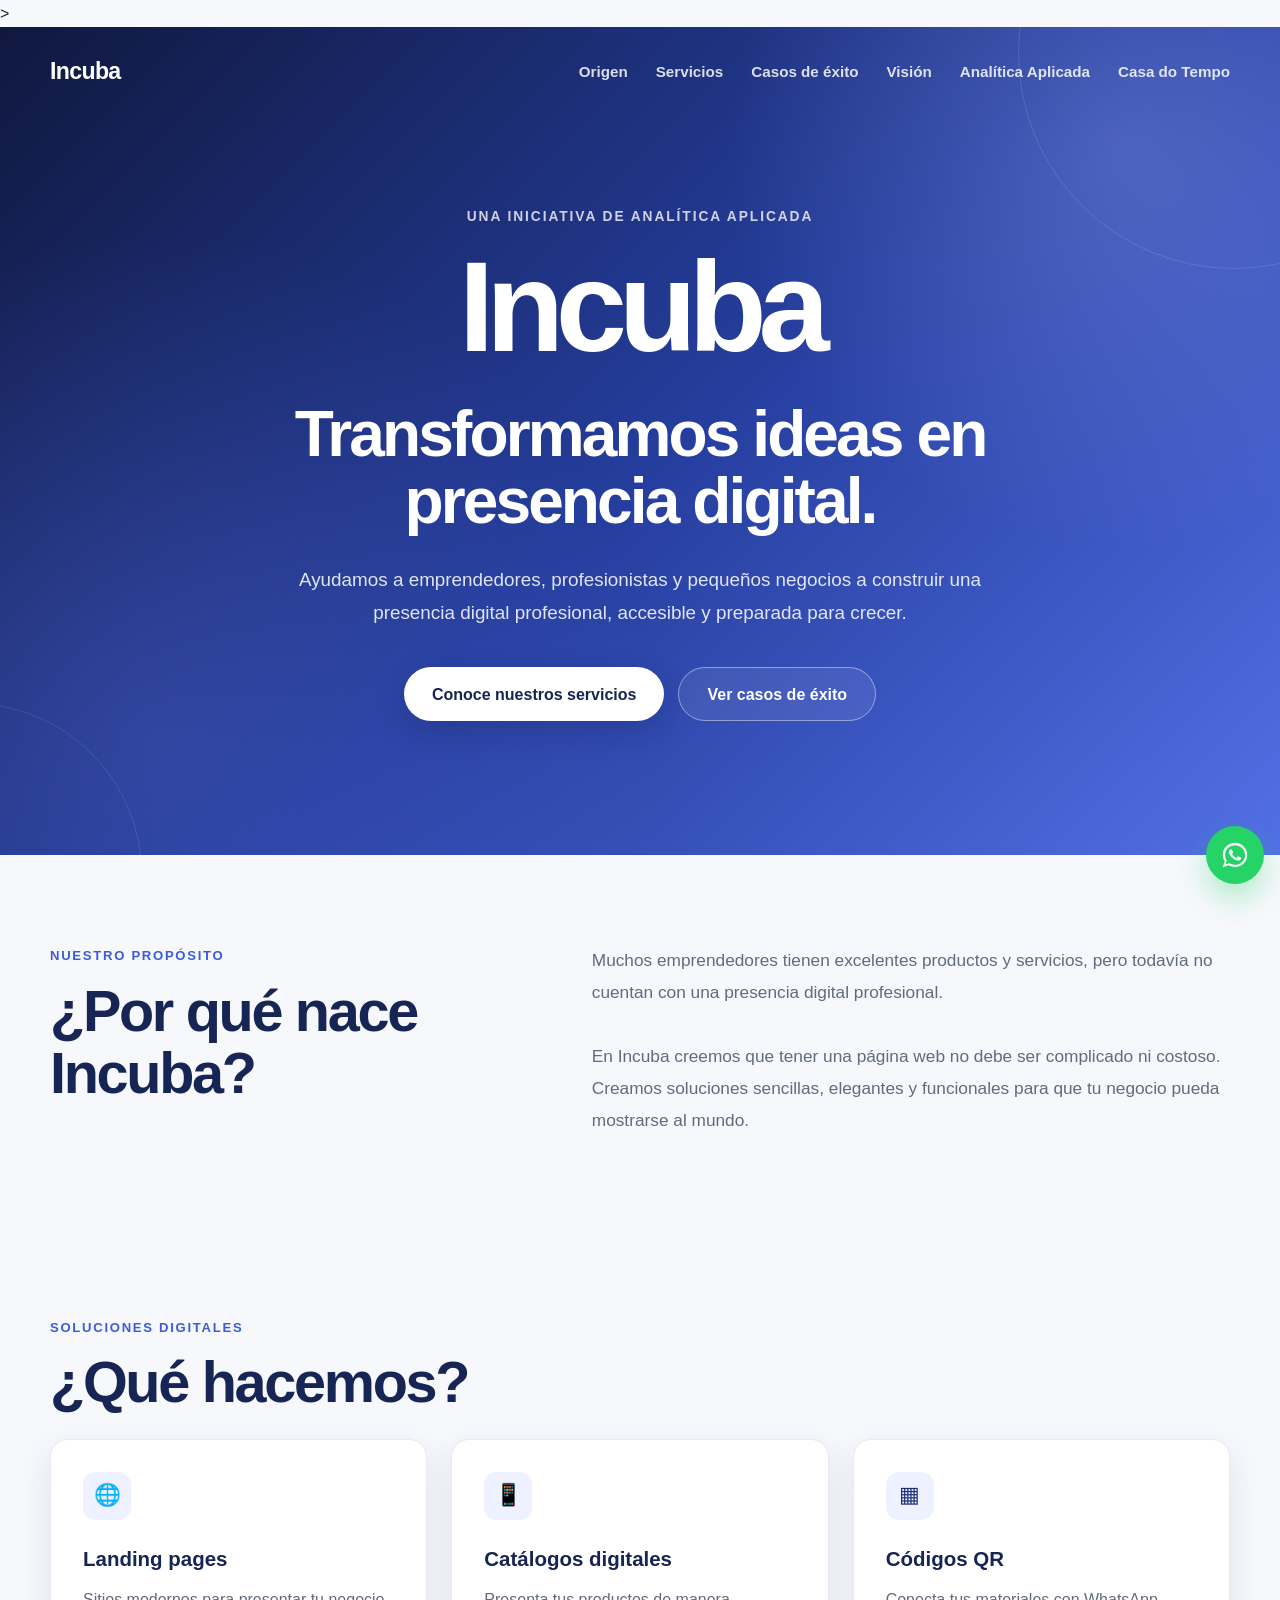
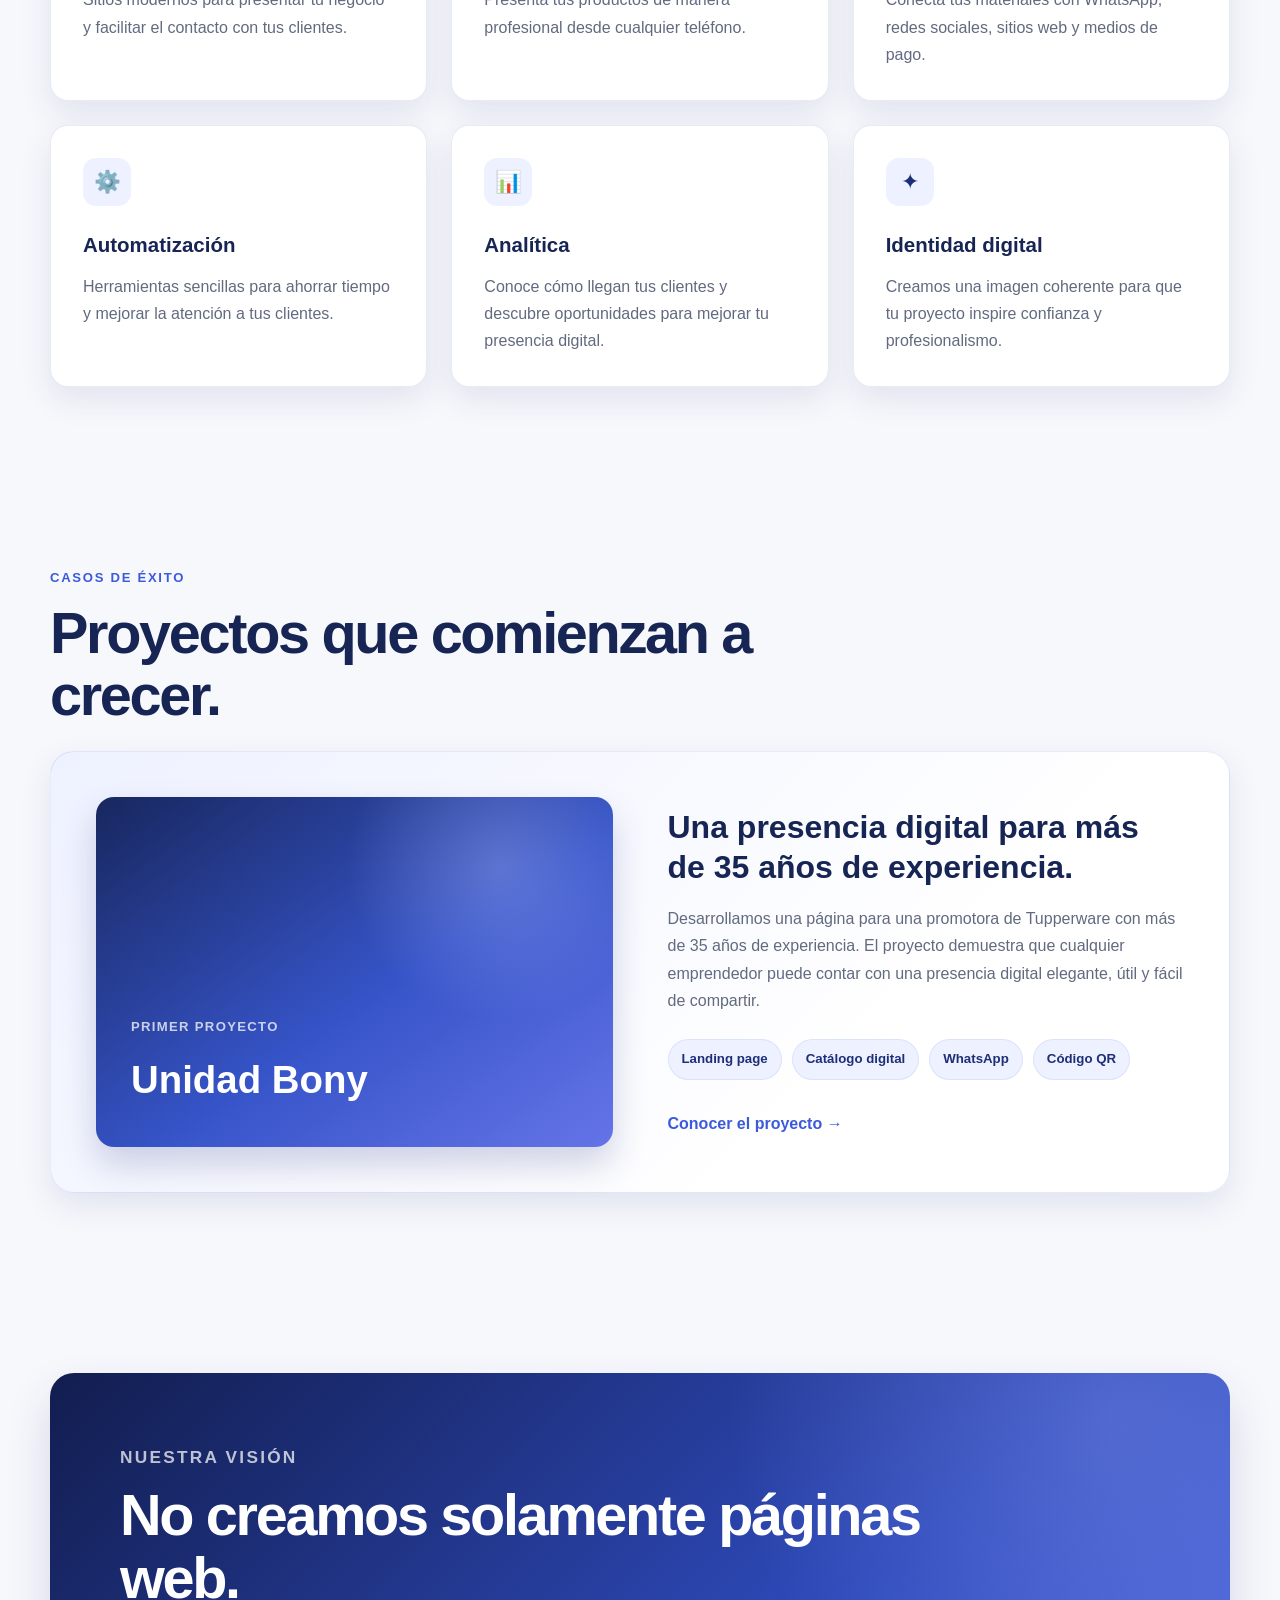
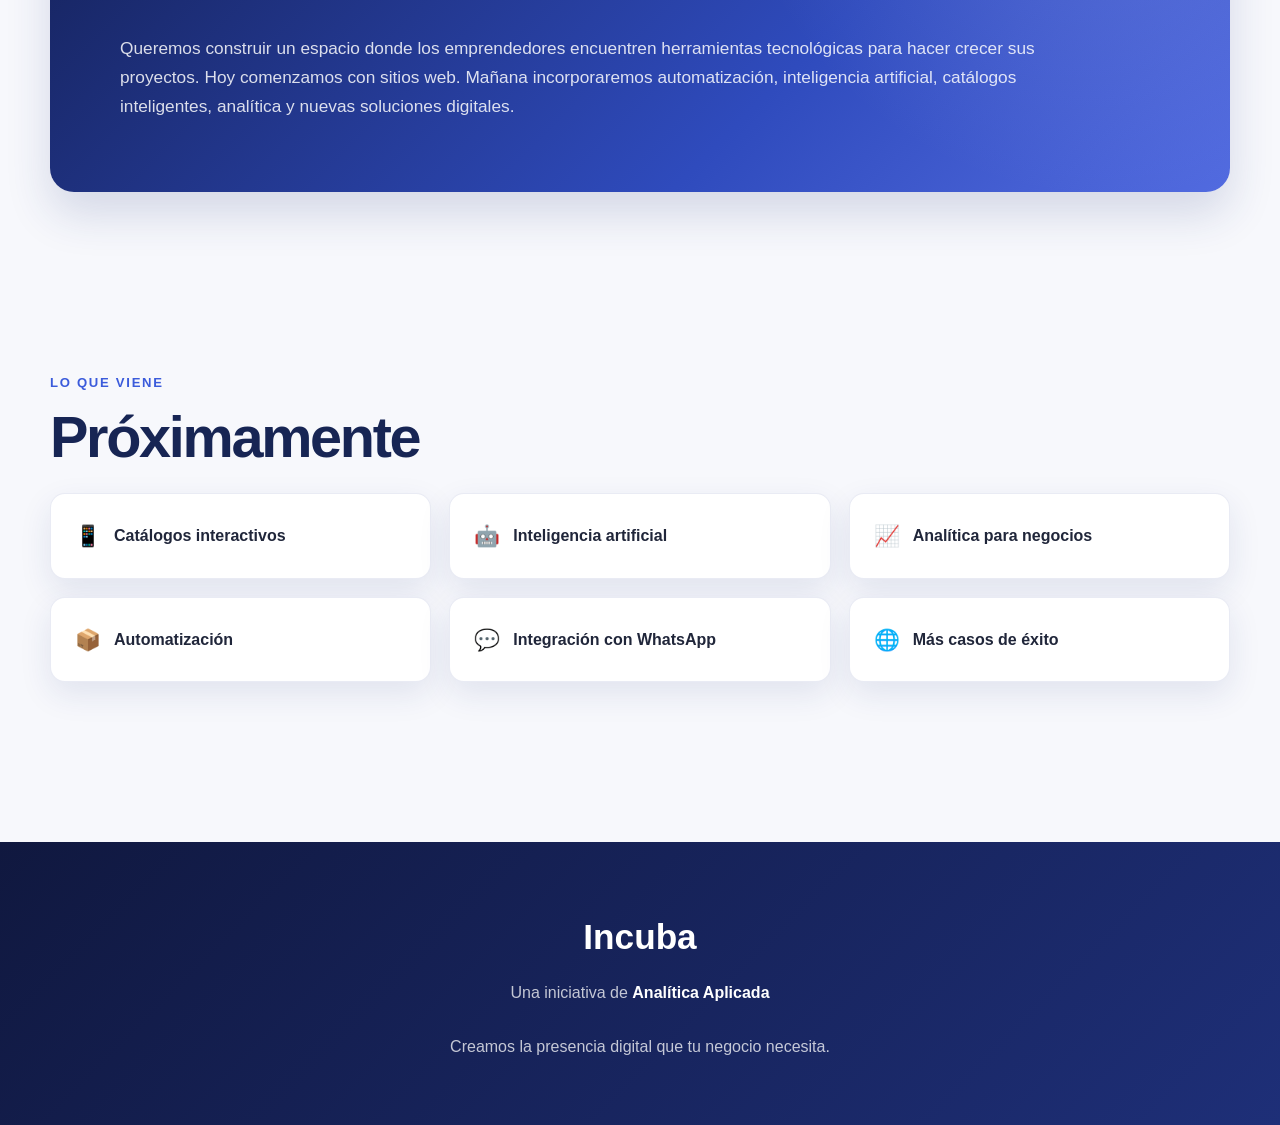
==== commit a14f9449: "update" ====
--- a/index.html
+++ b/index.html
@@ -34,6 +34,7 @@
             --color-suave: #eef1ff;
 
             --blanco: #ffffff;
+            --verde: #25D366;
             --fondo: #f7f8fc;
             --texto: #20263a;
             --texto-suave: #626a7f;
@@ -663,7 +664,22 @@
             font-size: 1.3rem;
         }
 
-
+.whatsapp-flotante {
+      position: fixed;
+      right: 1rem;
+      bottom: 1rem;
+      z-index: 90;
+      width: 58px;
+      height: 58px;
+      display: grid;
+      place-items: center;
+      border-radius: 50%;
+      color: var(--blanco);
+      background: var(--verde);
+      box-shadow: 0 14px 30px rgba(37, 211, 102, 0.34);
+      font-size: 1.55rem;
+      font-weight: 900;
+    }
         /* =========================================================
            FOOTER
         ========================================================= */
@@ -1224,6 +1240,27 @@
 
     </footer>
 
+
+    <a
+        class="whatsapp-flotante"
+        href="https://wa.me/5214423210333?text=Hola%20Carlos,%20me%20interesa%20obtener%20informaci%C3%B3n%20sobre%20los%20servicios%20de%20Incuba."
+        target="_blank"
+        rel="noopener noreferrer"
+        aria-label="Contactar por WhatsApp a Carlos E. Martínez Rodríguez"
+        title="Contactar por WhatsApp"
+    >
+        <svg
+            xmlns="http://www.w3.org/2000/svg"
+            viewBox="0 0 32 32"
+            width="30"
+            height="30"
+            fill="currentColor"
+            aria-hidden="true"
+        >
+            <path d="M16.01 3C8.84 3 3 8.76 3 15.84c0 2.5.73 4.93 2.1 7.03L3 29l6.31-2.02a13.1 13.1 0 0 0 6.7 1.82C23.18 28.8 29 23.04 29 15.96 29 8.88 23.18 3 16.01 3zm0 23.5c-2.05 0-4.05-.55-5.79-1.58l-.42-.25-3.74 1.2 1.23-3.62-.28-.44a10.42 10.42 0 0 1-1.62-5.58c0-5.8 4.8-10.52 10.69-10.52s10.69 4.72 10.69 10.52S21.9 26.5 16.01 26.5zm5.88-7.96c-.32-.16-1.89-.93-2.18-1.04-.29-.11-.5-.16-.71.16-.21.31-.82 1.03-1.01 1.24-.18.21-.37.24-.69.08-.32-.16-1.35-.49-2.57-1.57-.95-.84-1.59-1.88-1.78-2.2-.18-.31-.02-.48.14-.64.15-.15.32-.39.48-.58.16-.19.21-.32.32-.53.11-.21.05-.4-.03-.56-.08-.16-.71-1.71-.98-2.34-.26-.62-.52-.54-.71-.55h-.61c-.21 0-.56.08-.85.4-.29.32-1.11 1.08-1.11 2.64s1.14 3.07 1.3 3.28c.16.21 2.24 3.39 5.42 4.75.76.33 1.35.52 1.81.67.76.24 1.45.2 1.99.12.61-.09 1.89-.77 2.15-1.52.27-.75.27-1.39.19-1.52-.08-.13-.29-.21-.61-.37z"/>
+        </svg>
+    </a>
+
 </body>
 
 </html>
